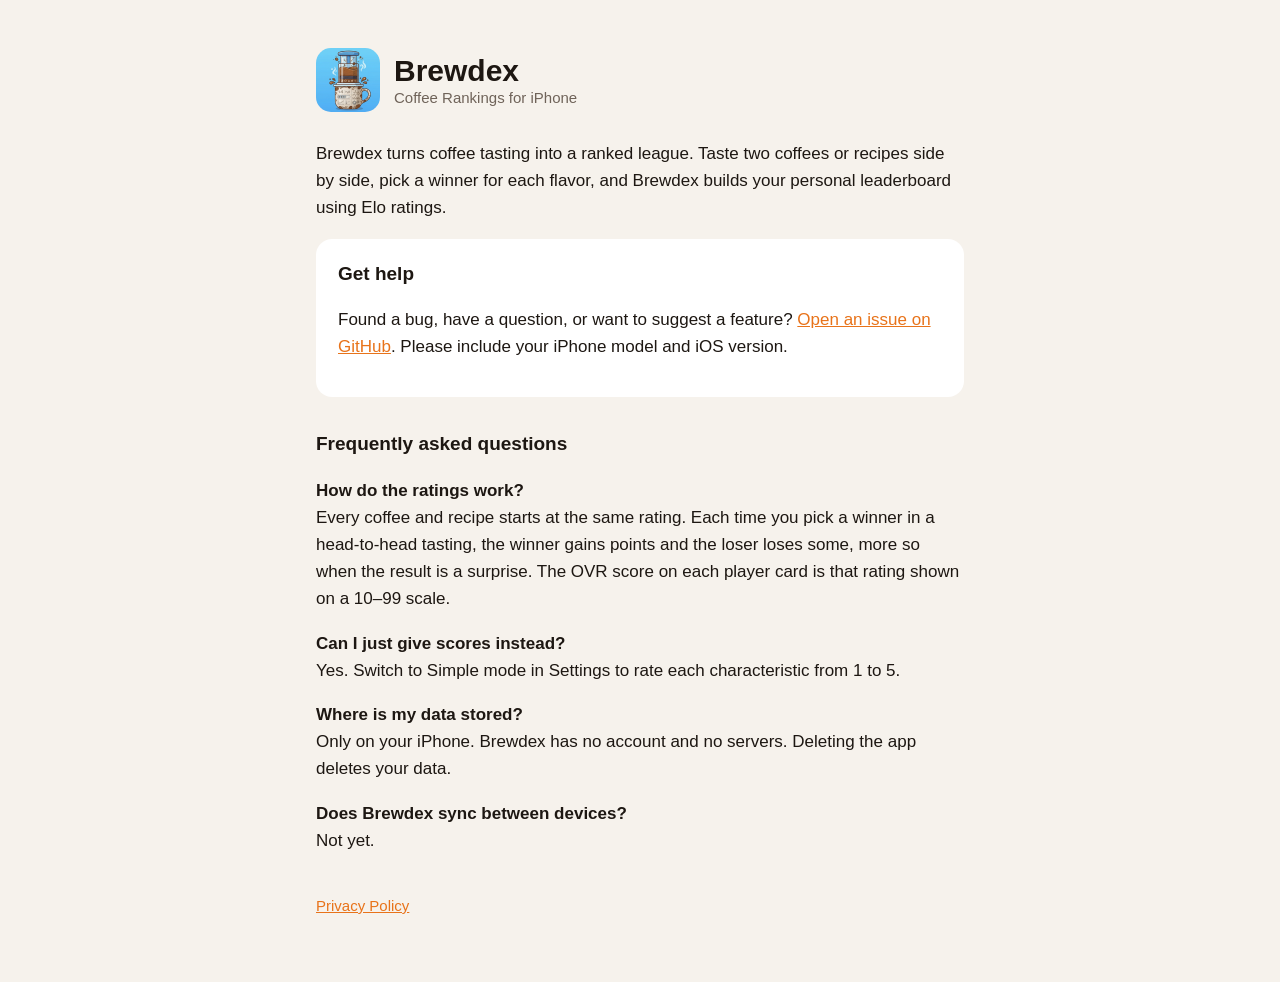
==== index.html @ 32f396dd "Add Brewdex support and privacy policy pages Co-Authored-By: Claude Opus 5.5 <noreply@anthropic.com>" ====
<!doctype html>
<html lang="en"><head><meta charset="utf-8"><meta name="viewport" content="width=device-width,initial-scale=1">
<title>Brewdex Support</title><link rel="stylesheet" href="style.css"><link rel="icon" href="icon.png"></head>
<body><main>
<header><img src="icon.png" alt="Brewdex app icon"><h1>Brewdex<small>Coffee Rankings for iPhone</small></h1></header>
<p>Brewdex turns coffee tasting into a ranked league. Taste two coffees or recipes side by side, pick a winner for each flavor, and Brewdex builds your personal leaderboard using Elo ratings.</p>

<div class="card">
<h2 style="margin-top:0">Get help</h2>
<p>Found a bug, have a question, or want to suggest a feature? <a href="https://github.com/EyuelPersonal/brewdex-site/issues/new">Open an issue on GitHub</a>. Please include your iPhone model and iOS version.</p>
</div>

<h2>Frequently asked questions</h2>
<p><strong>How do the ratings work?</strong><br>Every coffee and recipe starts at the same rating. Each time you pick a winner in a head-to-head tasting, the winner gains points and the loser loses some, more so when the result is a surprise. The OVR score on each player card is that rating shown on a 10–99 scale.</p>
<p><strong>Can I just give scores instead?</strong><br>Yes. Switch to Simple mode in Settings to rate each characteristic from 1 to 5.</p>
<p><strong>Where is my data stored?</strong><br>Only on your iPhone. Brewdex has no account and no servers. Deleting the app deletes your data.</p>
<p><strong>Does Brewdex sync between devices?</strong><br>Not yet.</p>

<nav><a href="privacy.html">Privacy Policy</a></nav>
</main></body></html>
---- style.css ----
:root{--bg:#f6f2ec;--card:#fff;--text:#1d1712;--muted:#6f6359;--accent:#e8731a}
@media (prefers-color-scheme:dark){:root{--bg:#17120e;--card:#221b16;--text:#f3ede6;--muted:#b3a698;--accent:#f08a3c}}
*{box-sizing:border-box}body{margin:0;background:var(--bg);color:var(--text);font:17px/1.6 -apple-system,BlinkMacSystemFont,"Segoe UI",Roboto,sans-serif}
main{max-width:680px;margin:0 auto;padding:48px 16px 64px}
header{display:flex;align-items:center;gap:14px;margin-bottom:28px}header img{width:64px;height:64px;border-radius:15px}
h1{font-size:30px;margin:0;line-height:1.2}h1 small{display:block;font-size:15px;font-weight:500;color:var(--muted)}
h2{font-size:19px;margin:32px 0 8px}a{color:var(--accent)}
.card{background:var(--card);border-radius:16px;padding:20px 22px;margin:16px 0}
nav{margin-top:40px;font-size:15px;color:var(--muted)}nav a{margin-right:16px}
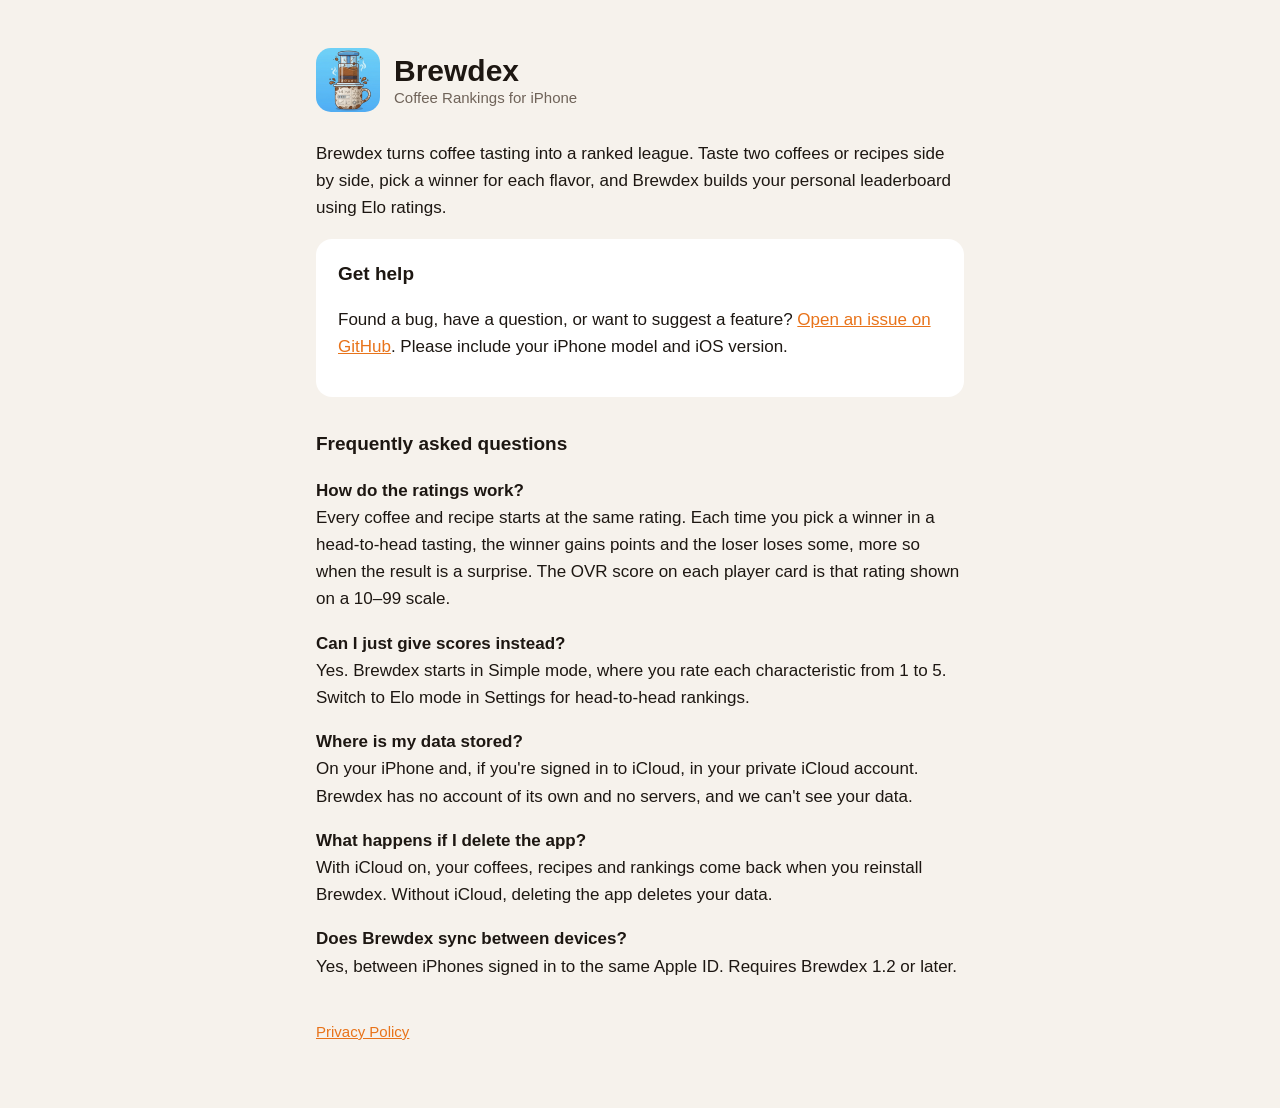
==== commit bf7718c7: "Describe iCloud sync in privacy policy and support FAQ for Brewdex 1.2 Co-Authored-By: Claude Opus 5" ====
--- a/index.html
+++ b/index.html
@@ -7,14 +7,15 @@
 
 <div class="card">
 <h2 style="margin-top:0">Get help</h2>
-<p>Found a bug, have a question, or want to suggest a feature? <a href="https://github.com/EyuelPersonal/brewdex-site/issues/new">Open an issue on GitHub</a>. Please include your iPhone model and iOS version.</p>
+<p>Found a bug, have a question, or want to suggest a feature? <a href="https://github.com/brewdex-coffee-rankings/brewdex-site/issues/new">Open an issue on GitHub</a>. Please include your iPhone model and iOS version.</p>
 </div>
 
 <h2>Frequently asked questions</h2>
 <p><strong>How do the ratings work?</strong><br>Every coffee and recipe starts at the same rating. Each time you pick a winner in a head-to-head tasting, the winner gains points and the loser loses some, more so when the result is a surprise. The OVR score on each player card is that rating shown on a 10–99 scale.</p>
-<p><strong>Can I just give scores instead?</strong><br>Yes. Switch to Simple mode in Settings to rate each characteristic from 1 to 5.</p>
-<p><strong>Where is my data stored?</strong><br>Only on your iPhone. Brewdex has no account and no servers. Deleting the app deletes your data.</p>
-<p><strong>Does Brewdex sync between devices?</strong><br>Not yet.</p>
+<p><strong>Can I just give scores instead?</strong><br>Yes. Brewdex starts in Simple mode, where you rate each characteristic from 1 to 5. Switch to Elo mode in Settings for head-to-head rankings.</p>
+<p><strong>Where is my data stored?</strong><br>On your iPhone and, if you're signed in to iCloud, in your private iCloud account. Brewdex has no account of its own and no servers, and we can't see your data.</p>
+<p><strong>What happens if I delete the app?</strong><br>With iCloud on, your coffees, recipes and rankings come back when you reinstall Brewdex. Without iCloud, deleting the app deletes your data.</p>
+<p><strong>Does Brewdex sync between devices?</strong><br>Yes, between iPhones signed in to the same Apple ID. Requires Brewdex 1.2 or later.</p>
 
 <nav><a href="privacy.html">Privacy Policy</a></nav>
 </main></body></html>
